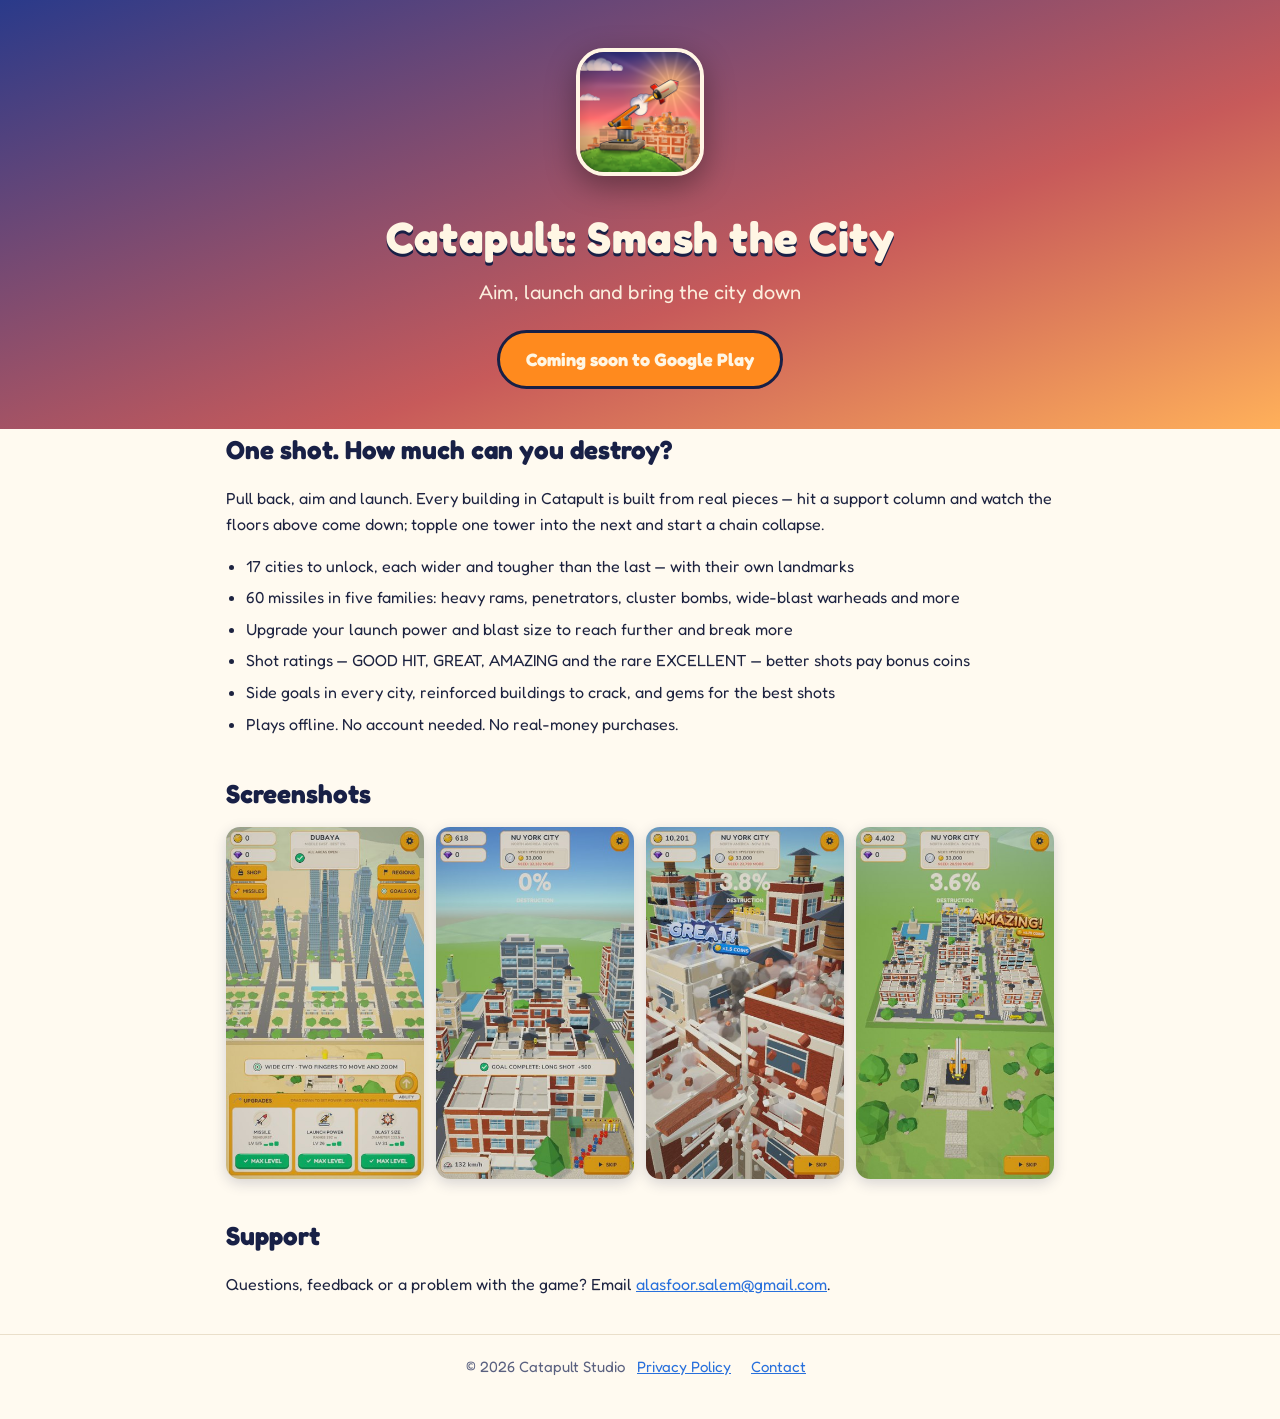
==== index.html @ 08e34123 "Catapult site: home and privacy policy" ====
<!doctype html>
<html lang="en">
<head>
<meta charset="utf-8">
<meta name="viewport" content="width=device-width, initial-scale=1">
<title>Catapult: Smash the City</title>
<meta name="description" content="Aim, launch and bring the city down. Upgrade 60 missiles across 17 cities. A free mobile game by Catapult Studio.">
<link rel="icon" href="img/favicon.png">
<link rel="preconnect" href="https://fonts.googleapis.com">
<link href="https://fonts.googleapis.com/css2?family=Fredoka:wght@400;600;700&display=swap" rel="stylesheet">
<link rel="stylesheet" href="style.css">
</head>
<body>
<header class="hero">
  <div class="wrap">
    <img class="icon" src="img/icon.png" alt="Catapult app icon">
    <h1>Catapult: Smash the City</h1>
    <p class="tag">Aim, launch and bring the city down</p>
    <span class="badge">Coming soon to Google Play</span>
  </div>
</header>
<main class="wrap">
  <section>
    <h2>One shot. How much can you destroy?</h2>
    <p>Pull back, aim and launch. Every building in Catapult is built from real pieces — hit a support column and watch
    the floors above come down; topple one tower into the next and start a chain collapse.</p>
    <ul class="features">
      <li>17 cities to unlock, each wider and tougher than the last — with their own landmarks</li>
      <li>60 missiles in five families: heavy rams, penetrators, cluster bombs, wide-blast warheads and more</li>
      <li>Upgrade your launch power and blast size to reach further and break more</li>
      <li>Shot ratings — GOOD HIT, GREAT, AMAZING and the rare EXCELLENT — better shots pay bonus coins</li>
      <li>Side goals in every city, reinforced buildings to crack, and gems for the best shots</li>
      <li>Plays offline. No account needed. No real-money purchases.</li>
    </ul>
  </section>
  <section>
    <h2>Screenshots</h2>
    <div class="shots">
      <img src="img/shot1.jpg" alt="Aiming at the city">
      <img src="img/shot2.jpg" alt="A missile in flight">
      <img src="img/shot3.jpg" alt="The impact">
      <img src="img/shot4.jpg" alt="A building collapsing">
    </div>
  </section>
  <section>
    <h2>Support</h2>
    <p>Questions, feedback or a problem with the game? Email
    <a href="mailto:alasfoor.salem@gmail.com">alasfoor.salem@gmail.com</a>.</p>
  </section>
</main>
<footer>
  <div class="wrap">
    © 2026 Catapult Studio
    <a href="privacy.html">Privacy Policy</a>
    <a href="mailto:alasfoor.salem@gmail.com">Contact</a>
  </div>
</footer>
</body>
</html>
---- style.css ----
:root {
  --navy: #182046;
  --orange: #ff8a1e;
  --ivory: #fff6e4;
  --blue: #2870dc;
  --ink: #1d2340;
  --muted: #5a6180;
  --bg: #fffaf0;
  --card: #ffffff;
}
* { box-sizing: border-box; }
body {
  margin: 0;
  font-family: "Fredoka", system-ui, -apple-system, "Segoe UI", sans-serif;
  color: var(--ink);
  background: var(--bg);
  line-height: 1.6;
}
a { color: var(--blue); }
.wrap { max-width: 860px; margin: 0 auto; padding: 0 16px; }
header.hero {
  background: linear-gradient(160deg, #2a3a8a 0%, #c75a5a 62%, #ffb05a 100%);
  color: var(--ivory);
  padding: 48px 0 40px;
  text-align: center;
}
.hero img.icon { width: 128px; height: 128px; border-radius: 28px; box-shadow: 0 10px 30px rgba(0,0,0,.35); border: 4px solid var(--ivory); }
.hero h1 { font-size: 44px; margin: 18px 0 4px; letter-spacing: .5px; text-shadow: 0 3px 0 var(--navy); }
.hero p.tag { font-size: 20px; margin: 0; opacity: .95; }
.badge {
  display: inline-block; margin-top: 22px; padding: 12px 26px; border-radius: 999px;
  background: var(--orange); color: var(--ivory); font-weight: 700; border: 3px solid var(--navy);
  text-decoration: none; font-size: 18px;
}
main { padding: 32px 0 48px; }
section { margin: 0 0 36px; }
h2 { color: var(--navy); font-size: 26px; margin: 0 0 12px; }
ul.features { padding-left: 20px; }
ul.features li { margin: 6px 0; }
.shots { display: grid; grid-template-columns: repeat(4, 1fr); gap: 12px; }
.shots img { width: 100%; border-radius: 14px; box-shadow: 0 4px 14px rgba(24,32,70,.18); }
@media (max-width: 640px) { .shots { grid-template-columns: repeat(2, 1fr); } .hero h1 { font-size: 34px; } }
.doc { background: var(--card); border-radius: 18px; padding: 28px; box-shadow: 0 4px 18px rgba(24,32,70,.08); }
.doc h1 { color: var(--navy); margin-top: 0; }
.doc h2 { font-size: 21px; margin-top: 26px; }
.meta { color: var(--muted); font-size: 15px; }
footer { border-top: 1px solid #eadfca; padding: 20px 0 40px; color: var(--muted); font-size: 15px; text-align: center; }
footer a { margin: 0 8px; }
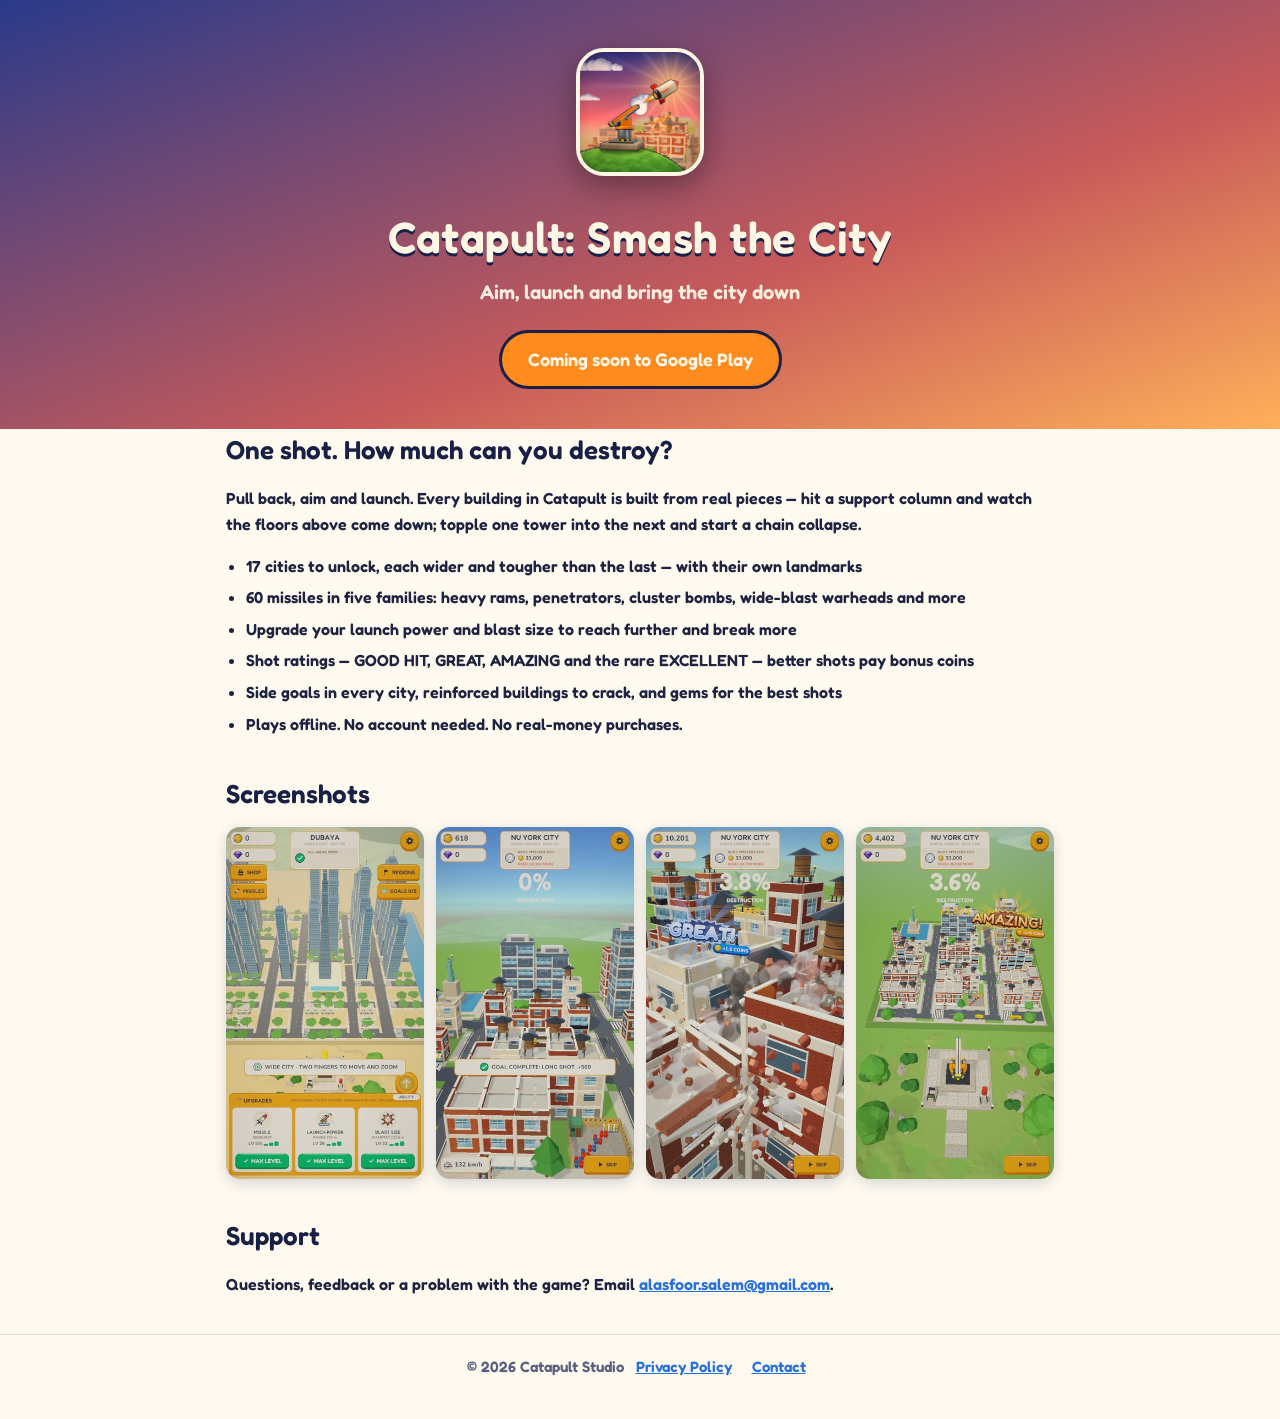
==== commit 2042045e: "Self-hosted font, CSP and referrer policy, share tags, 404 page, README" ====
--- a/index.html
+++ b/index.html
@@ -6,8 +6,16 @@
 <title>Catapult: Smash the City</title>
 <meta name="description" content="Aim, launch and bring the city down. Upgrade 60 missiles across 17 cities. A free mobile game by Catapult Studio.">
 <link rel="icon" href="img/favicon.png">
-<link rel="preconnect" href="https://fonts.googleapis.com">
-<link href="https://fonts.googleapis.com/css2?family=Fredoka:wght@400;600;700&display=swap" rel="stylesheet">
+<meta http-equiv="Content-Security-Policy" content="default-src 'self'; img-src 'self'; style-src 'self'; font-src 'self'; script-src 'none'; object-src 'none'; base-uri 'self'; form-action 'none'">
+<meta name="referrer" content="no-referrer">
+<link rel="canonical" href="https://bodada172-byte.github.io/catapult/">
+<link rel="apple-touch-icon" href="img/apple-touch-icon.png">
+<meta property="og:type" content="website">
+<meta property="og:title" content="Catapult: Smash the City">
+<meta property="og:description" content="Aim, launch and bring the city down. A free mobile game by Catapult Studio.">
+<meta property="og:url" content="https://bodada172-byte.github.io/catapult/">
+<meta property="og:image" content="https://bodada172-byte.github.io/catapult/img/share.jpg">
+<meta name="twitter:card" content="summary_large_image">
 <link rel="stylesheet" href="style.css">
 </head>
 <body>
--- a/style.css
+++ b/style.css
@@ -1,3 +1,9 @@
+@font-face {
+  font-family: "Fredoka";
+  src: url("fonts/Fredoka-SemiBold.ttf") format("truetype");
+  font-weight: 400 700;
+  font-display: swap;
+}
 :root {
   --navy: #182046;
   --orange: #ff8a1e;
@@ -46,3 +52,6 @@
 .meta { color: var(--muted); font-size: 15px; }
 footer { border-top: 1px solid #eadfca; padding: 20px 0 40px; color: var(--muted); font-size: 15px; text-align: center; }
 footer a { margin: 0 8px; }
+.doc-page { padding-top: 32px; }
+.notfound { text-align: center; padding: 80px 16px; }
+.notfound img { width: 96px; height: 96px; border-radius: 22px; }
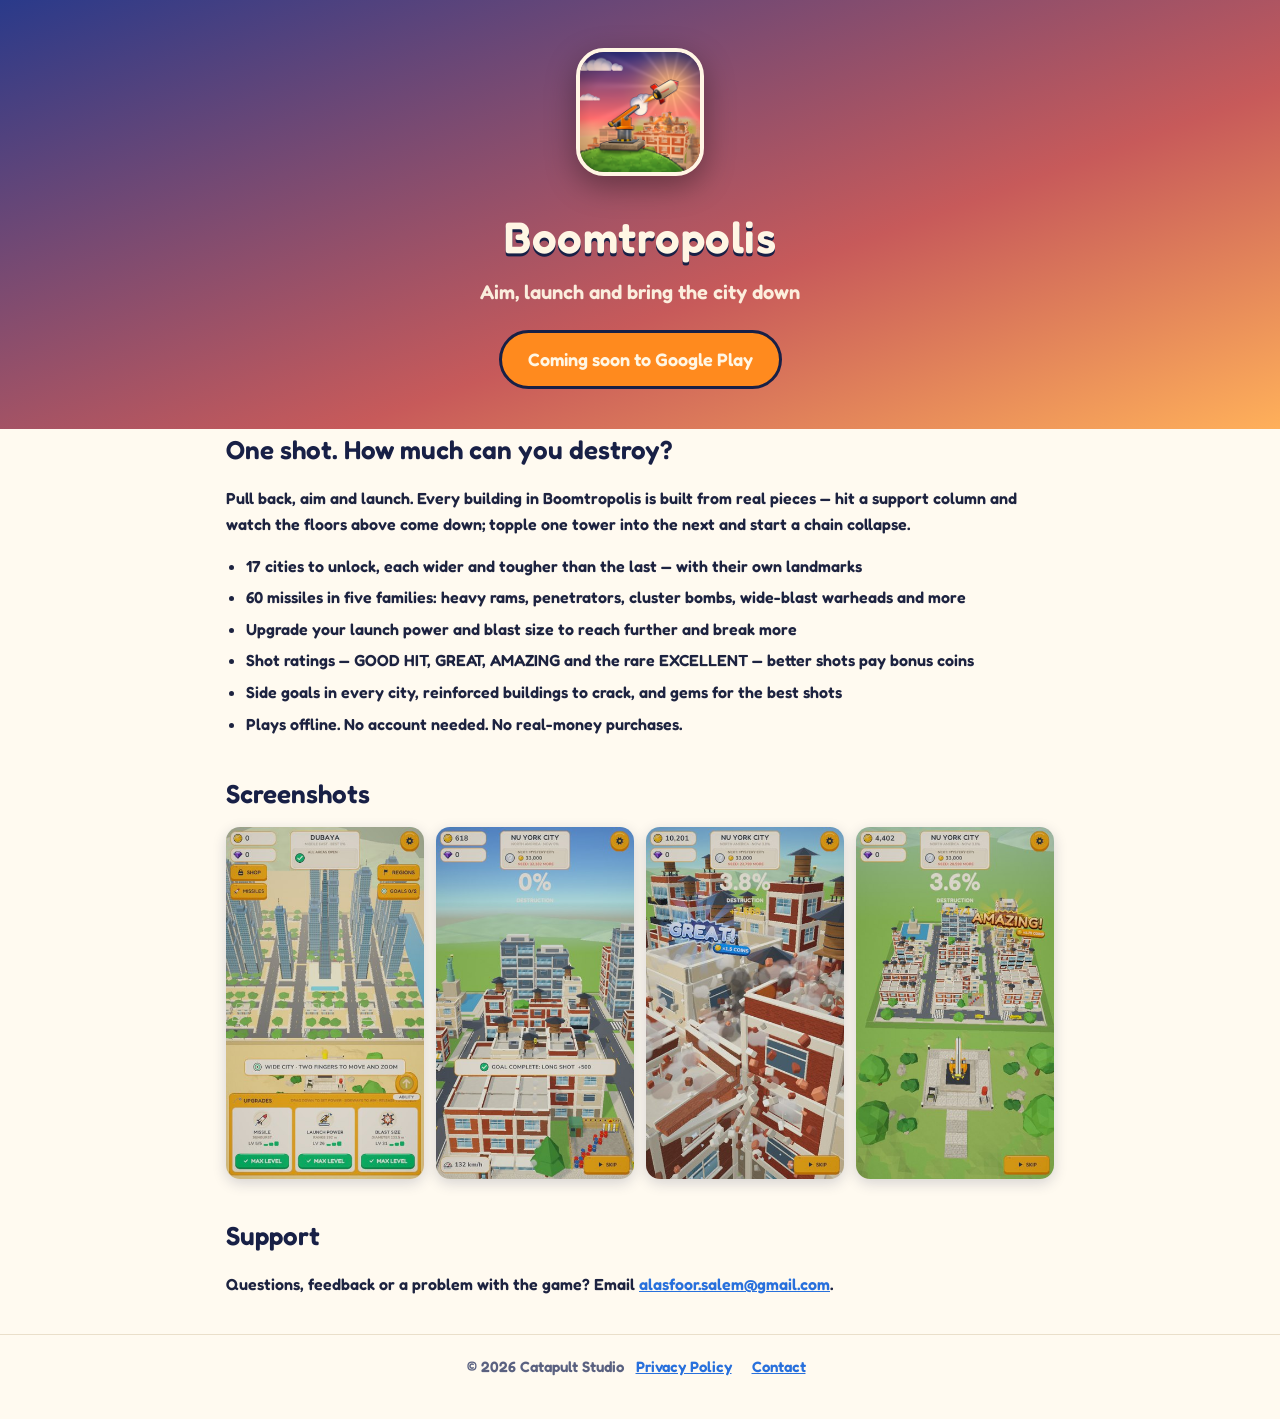
==== commit bdcaa6c3: "Game name: Boomtropolis" ====
--- a/index.html
+++ b/index.html
@@ -3,7 +3,7 @@
 <head>
 <meta charset="utf-8">
 <meta name="viewport" content="width=device-width, initial-scale=1">
-<title>Catapult: Smash the City</title>
+<title>Boomtropolis</title>
 <meta name="description" content="Aim, launch and bring the city down. Upgrade 60 missiles across 17 cities. A free mobile game by Catapult Studio.">
 <link rel="icon" href="img/favicon.png">
 <meta http-equiv="Content-Security-Policy" content="default-src 'self'; img-src 'self'; style-src 'self'; font-src 'self'; script-src 'none'; object-src 'none'; base-uri 'self'; form-action 'none'">
@@ -11,7 +11,7 @@
 <link rel="canonical" href="https://bodada172-byte.github.io/catapult/">
 <link rel="apple-touch-icon" href="img/apple-touch-icon.png">
 <meta property="og:type" content="website">
-<meta property="og:title" content="Catapult: Smash the City">
+<meta property="og:title" content="Boomtropolis">
 <meta property="og:description" content="Aim, launch and bring the city down. A free mobile game by Catapult Studio.">
 <meta property="og:url" content="https://bodada172-byte.github.io/catapult/">
 <meta property="og:image" content="https://bodada172-byte.github.io/catapult/img/share.jpg">
@@ -21,8 +21,8 @@
 <body>
 <header class="hero">
   <div class="wrap">
-    <img class="icon" src="img/icon.png" alt="Catapult app icon">
-    <h1>Catapult: Smash the City</h1>
+    <img class="icon" src="img/icon.png" alt="Boomtropolis app icon">
+    <h1>Boomtropolis</h1>
     <p class="tag">Aim, launch and bring the city down</p>
     <span class="badge">Coming soon to Google Play</span>
   </div>
@@ -30,7 +30,7 @@
 <main class="wrap">
   <section>
     <h2>One shot. How much can you destroy?</h2>
-    <p>Pull back, aim and launch. Every building in Catapult is built from real pieces — hit a support column and watch
+    <p>Pull back, aim and launch. Every building in Boomtropolis is built from real pieces — hit a support column and watch
     the floors above come down; topple one tower into the next and start a chain collapse.</p>
     <ul class="features">
       <li>17 cities to unlock, each wider and tougher than the last — with their own landmarks</li>
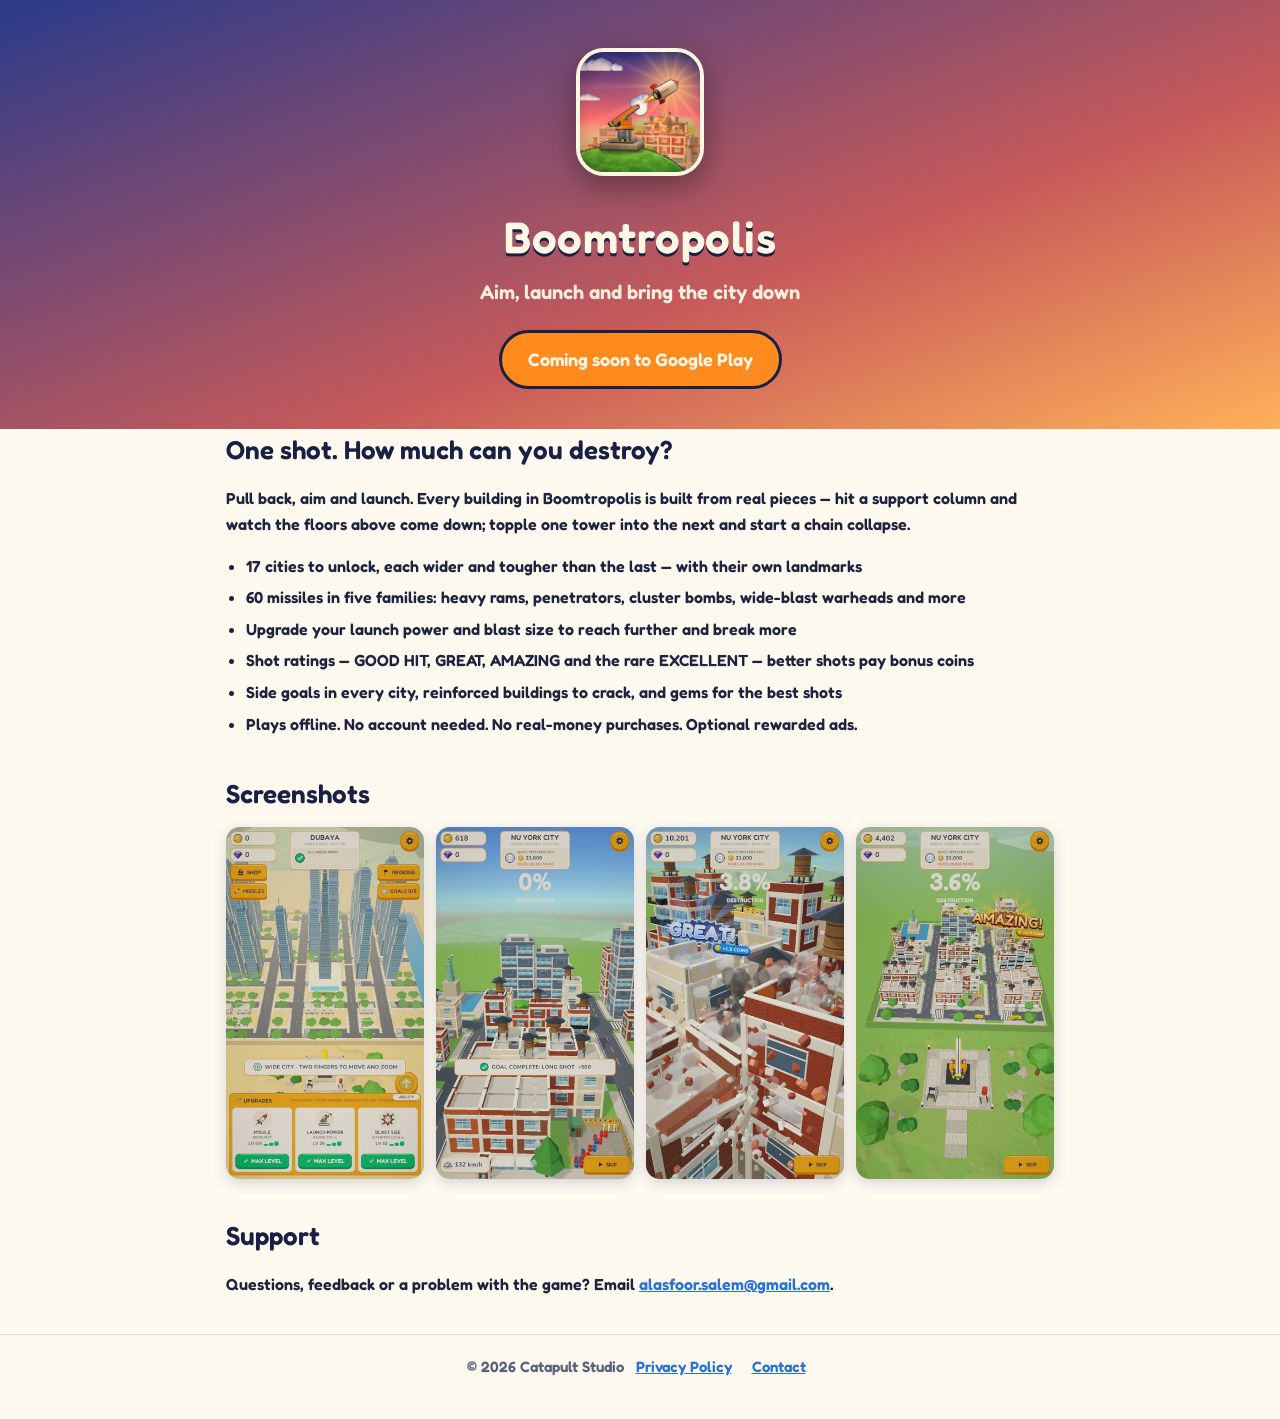
==== commit a6be1970: "Privacy policy: rewarded ads by Google AdMob (0.9.1)" ====
--- a/index.html
+++ b/index.html
@@ -38,7 +38,7 @@
       <li>Upgrade your launch power and blast size to reach further and break more</li>
       <li>Shot ratings — GOOD HIT, GREAT, AMAZING and the rare EXCELLENT — better shots pay bonus coins</li>
       <li>Side goals in every city, reinforced buildings to crack, and gems for the best shots</li>
-      <li>Plays offline. No account needed. No real-money purchases.</li>
+      <li>Plays offline. No account needed. No real-money purchases. Optional rewarded ads.</li>
     </ul>
   </section>
   <section>
